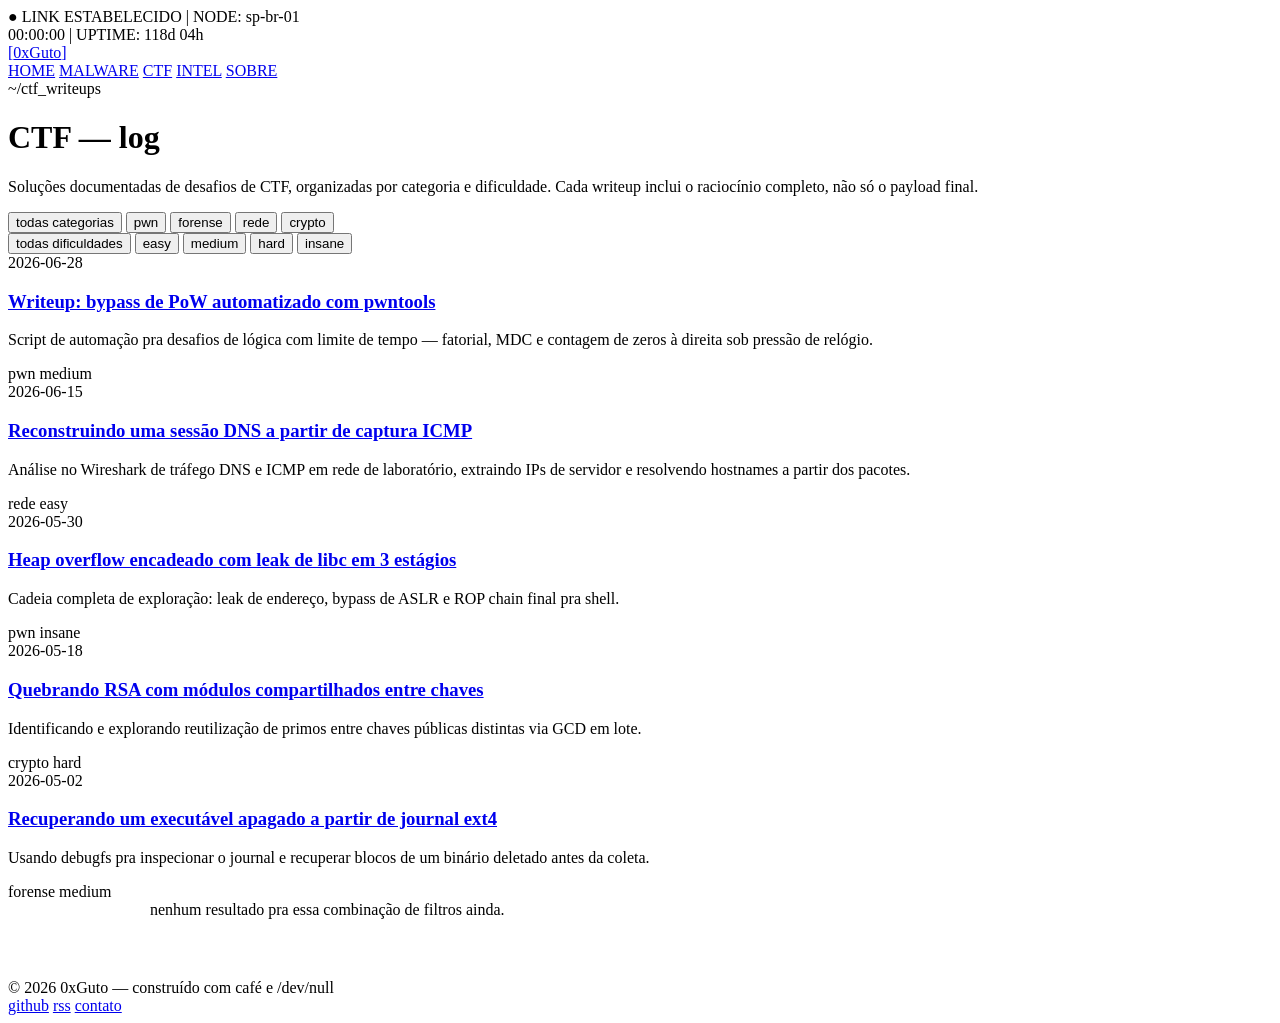
==== ctf.html @ 09a1abaf "Substituindo pelos arquivos novos" ====
<!DOCTYPE html>
<html lang="pt-BR">
<head>
<meta charset="UTF-8">
<meta name="viewport" content="width=device-width, initial-scale=1.0">
<title>ctf_writeups :: 0xGuto</title>
<meta name="description" content="Writeups de CTF — pwn, forense, rede, crypto.">
<link rel="preconnect" href="https://fonts.googleapis.com">
<link href="https://fonts.googleapis.com/css2?family=Anton&family=Space+Mono:wght@400;700&family=IBM+Plex+Sans:wght@400;500;600&family=Fira+Code:wght@400;500&display=swap" rel="stylesheet">
<link rel="stylesheet" href="css/style.css">
</head>
<body>

<div class="grid-overlay"></div>

<div class="statusbar">
  <div>
    <span class="ok">● LINK ESTABELECIDO</span>
    <span class="sep">|</span>
    <span>NODE: sp-br-01</span>
  </div>
  <div>
    <span id="local-time">00:00:00</span>
    <span class="sep">|</span>
    <span>UPTIME: 118d 04h</span>
  </div>
</div>

<header class="site-header">
  <a href="index.html" class="logo"><span class="bracket">[</span>0xGuto<span class="bracket">]</span></a>
  <nav class="main-nav">
    <a href="index.html">HOME</a>
    <a href="malware.html">MALWARE</a>
    <a href="ctf.html" class="active">CTF</a>
    <a href="intel.html">INTEL</a>
    <a href="#">SOBRE</a>
  </nav>
</header>

<div class="page-intro">
  <div class="eyebrow">~/ctf_writeups</div>
  <h1>CTF — log</h1>
  <p>Soluções documentadas de desafios de CTF, organizadas por categoria e dificuldade. Cada writeup inclui o raciocínio completo, não só o payload final.</p>
</div>

<div class="filter-bar">
  <button class="filter-pill active" data-group="tag" data-tag="all">todas categorias</button>
  <button class="filter-pill" data-group="tag" data-tag="pwn">pwn</button>
  <button class="filter-pill" data-group="tag" data-tag="forense">forense</button>
  <button class="filter-pill" data-group="tag" data-tag="rede">rede</button>
  <button class="filter-pill" data-group="tag" data-tag="crypto">crypto</button>
</div>

<div class="filter-bar">
  <button class="filter-pill active" data-group="diff" data-diff="all">todas dificuldades</button>
  <button class="filter-pill" data-group="diff" data-diff="easy">easy</button>
  <button class="filter-pill" data-group="diff" data-diff="medium">medium</button>
  <button class="filter-pill" data-group="diff" data-diff="hard">hard</button>
  <button class="filter-pill" data-group="diff" data-diff="insane">insane</button>
</div>

<section class="log-list">

  <div class="log-entry" data-tags="pwn" data-diff="medium">
    <div class="log-date">2026-06-28</div>
    <div class="log-title-wrap">
      <h3><a href="post.html" class="glitch-hover" data-text="Writeup: bypass de PoW automatizado com pwntools">Writeup: bypass de PoW automatizado com pwntools</a></h3>
      <p class="log-excerpt">Script de automação pra desafios de lógica com limite de tempo — fatorial, MDC e contagem de zeros à direita sob pressão de relógio.</p>
    </div>
    <div class="log-tags">
      <span class="tag ctf">pwn</span>
      <span class="diff-badge medium">medium</span>
    </div>
  </div>

  <div class="log-entry" data-tags="rede" data-diff="easy">
    <div class="log-date">2026-06-15</div>
    <div class="log-title-wrap">
      <h3><a href="post.html" class="glitch-hover" data-text="Reconstruindo uma sessão DNS a partir de captura ICMP">Reconstruindo uma sessão DNS a partir de captura ICMP</a></h3>
      <p class="log-excerpt">Análise no Wireshark de tráfego DNS e ICMP em rede de laboratório, extraindo IPs de servidor e resolvendo hostnames a partir dos pacotes.</p>
    </div>
    <div class="log-tags">
      <span class="tag ctf">rede</span>
      <span class="diff-badge easy">easy</span>
    </div>
  </div>

  <div class="log-entry" data-tags="pwn" data-diff="insane">
    <div class="log-date">2026-05-30</div>
    <div class="log-title-wrap">
      <h3><a href="post.html" class="glitch-hover" data-text="Heap overflow encadeado com leak de libc em 3 estágios">Heap overflow encadeado com leak de libc em 3 estágios</a></h3>
      <p class="log-excerpt">Cadeia completa de exploração: leak de endereço, bypass de ASLR e ROP chain final pra shell.</p>
    </div>
    <div class="log-tags">
      <span class="tag ctf">pwn</span>
      <span class="diff-badge insane">insane</span>
    </div>
  </div>

  <div class="log-entry" data-tags="crypto" data-diff="hard">
    <div class="log-date">2026-05-18</div>
    <div class="log-title-wrap">
      <h3><a href="post.html" class="glitch-hover" data-text="Quebrando RSA com módulos compartilhados entre chaves">Quebrando RSA com módulos compartilhados entre chaves</a></h3>
      <p class="log-excerpt">Identificando e explorando reutilização de primos entre chaves públicas distintas via GCD em lote.</p>
    </div>
    <div class="log-tags">
      <span class="tag ctf">crypto</span>
      <span class="diff-badge hard">hard</span>
    </div>
  </div>

  <div class="log-entry" data-tags="forense" data-diff="medium">
    <div class="log-date">2026-05-02</div>
    <div class="log-title-wrap">
      <h3><a href="post.html" class="glitch-hover" data-text="Recuperando um executável apagado a partir de journal ext4">Recuperando um executável apagado a partir de journal ext4</a></h3>
      <p class="log-excerpt">Usando debugfs pra inspecionar o journal e recuperar blocos de um binário deletado antes da coleta.</p>
    </div>
    <div class="log-tags">
      <span class="tag ctf">forense</span>
      <span class="diff-badge medium">medium</span>
    </div>
  </div>

</section>

<p class="no-results" style="max-width: 980px; margin: 0 auto; padding: 0 24px 60px;">nenhum resultado pra essa combinação de filtros ainda.</p>

<footer class="site-footer">
  <div class="footer-inner">
    <span>&copy; 2026 0xGuto — construído com café e /dev/null</span>
    <div class="footer-links">
      <a href="#">github</a>
      <a href="#">rss</a>
      <a href="#">contato</a>
    </div>
  </div>
</footer>

<script src="js/main.js"></script>
</body>
</html>
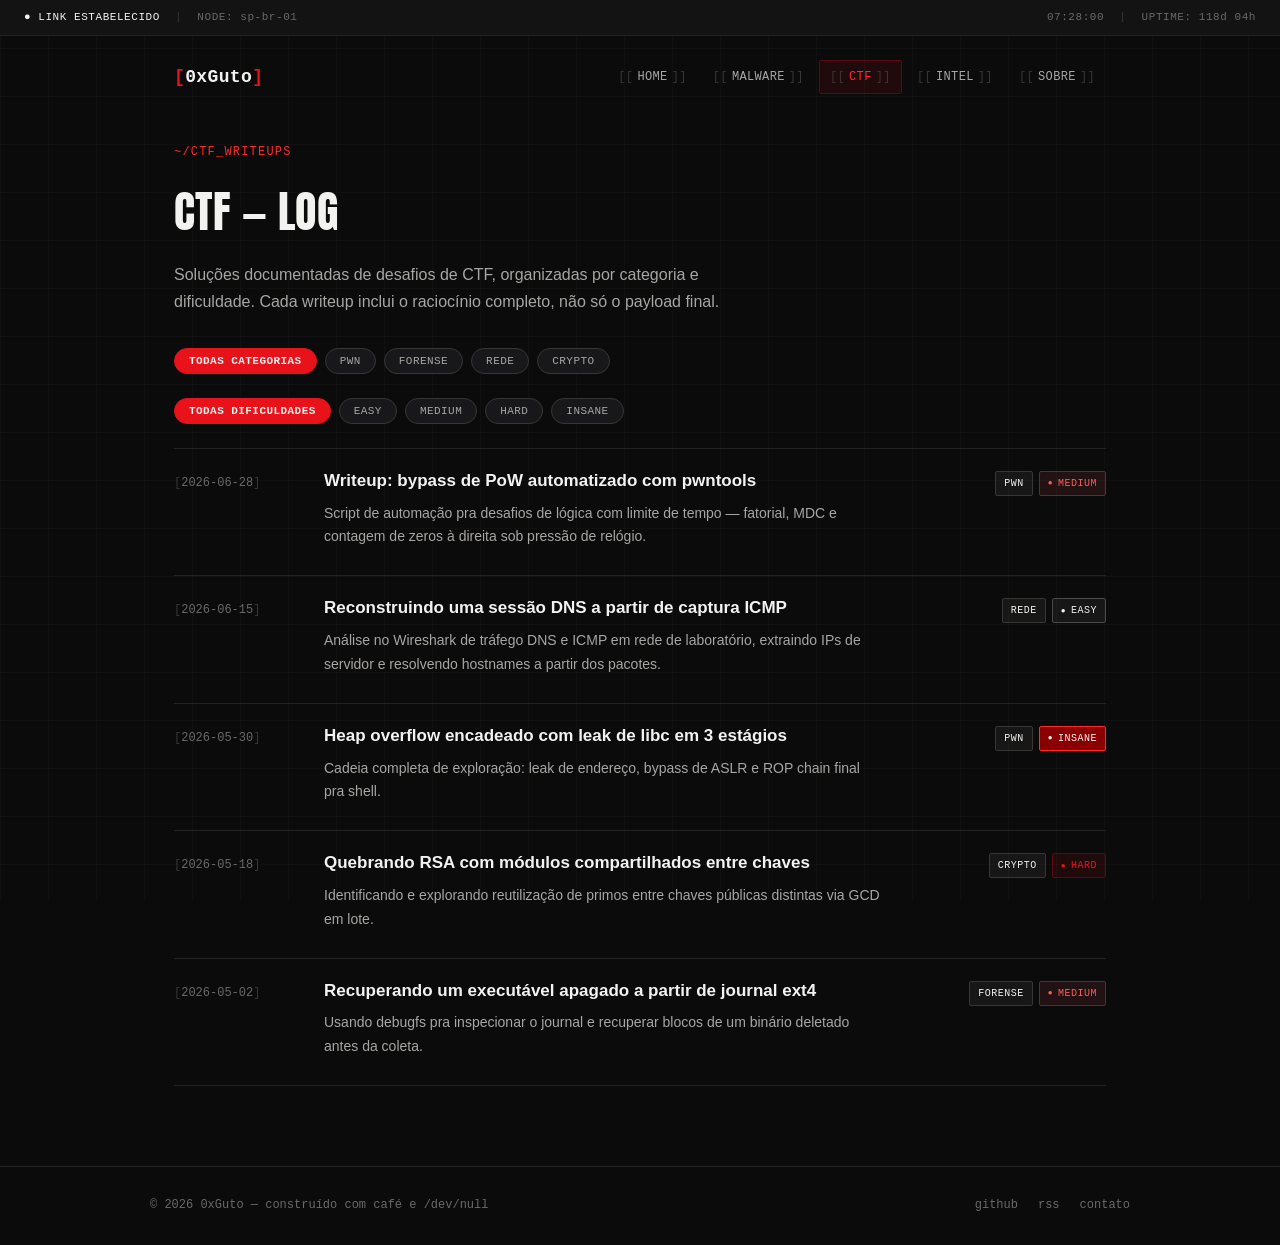
==== commit b828370e: "Mudando as pastas e path de novo" ====
--- a/css/style.css
+++ b/css/style.css
@@ -0,0 +1,642 @@
+/* ============================================
+   DESIGN TOKENS — paleta "Samurai" (Cyberpunk 2077)
+   vermelho / preto / branco, alto contraste, punk-poster
+   ============================================ */
+:root {
+  /* Superfícies */
+  --bg: #0b0b0c;
+  --bg-raised: #131314;
+  --bg-panel: #18181a;
+  --bg-hover: #212121;
+
+  /* Texto */
+  --text-primary: #f2f2f0;
+  --text-secondary: #a8a6a3;
+  --text-muted: #6b6968;
+
+  /* Accents — vermelho como cor de sangue/aviso, branco como neutro forte */
+  --red: #e8121a;
+  --red-bright: #ff2a2a;
+  --red-dim: #5c0a0d;
+  --white: #f2f2f0;
+  --white-dim: #4a4a48;
+
+  /* Tiers de dificuldade (CTF) — variação de intensidade dentro da mesma família */
+  --diff-easy: var(--white);
+  --diff-easy-dim: #4a4a48;
+  --diff-medium: #ff5c5c;
+  --diff-medium-dim: #7a2020;
+  --diff-hard: var(--red);
+  --diff-hard-dim: var(--red-dim);
+  --diff-insane: var(--red-bright);
+  --diff-insane-dim: #8a0000;
+
+  --ok: var(--white);
+
+  /* Bordas */
+  --border: #242222;
+  --border-strong: #3a3634;
+
+  /* Tipografia */
+  --font-hero: 'Anton', sans-serif;
+  --font-display: 'Space Mono', monospace;
+  --font-body: 'IBM Plex Sans', sans-serif;
+  --font-code: 'Fira Code', monospace;
+
+  /* Layout */
+  --radius: 2px;
+  --max-width: 980px;
+}
+
+* { box-sizing: border-box; margin: 0; padding: 0; }
+html { scroll-behavior: smooth; }
+
+@media (prefers-reduced-motion: reduce) {
+  html { scroll-behavior: auto; }
+  * { animation-duration: 0.01ms !important; animation-iteration-count: 1 !important; transition-duration: 0.01ms !important; }
+}
+
+body {
+  background: var(--bg);
+  color: var(--text-primary);
+  font-family: var(--font-body);
+  font-size: 16px;
+  line-height: 1.7;
+  -webkit-font-smoothing: antialiased;
+}
+
+::selection { background: var(--red); color: var(--white); }
+a { color: inherit; text-decoration: none; }
+img { max-width: 100%; display: block; }
+
+/* ============================================
+   BACKGROUND TEXTURE
+   ============================================ */
+.grid-overlay {
+  position: fixed;
+  inset: 0;
+  z-index: 0;
+  pointer-events: none;
+  background-image:
+    linear-gradient(to right, rgba(255,255,255,0.025) 1px, transparent 1px),
+    linear-gradient(to bottom, rgba(255,255,255,0.025) 1px, transparent 1px);
+  background-size: 48px 48px;
+}
+
+/* ============================================
+   TOP STATUS BAR
+   ============================================ */
+.statusbar {
+  position: relative;
+  z-index: 10;
+  display: flex;
+  justify-content: space-between;
+  align-items: center;
+  padding: 8px 24px;
+  background: var(--bg-raised);
+  border-bottom: 1px solid var(--border);
+  font-family: var(--font-code);
+  font-size: 11px;
+  color: var(--text-muted);
+  letter-spacing: 0.05em;
+  flex-wrap: wrap;
+  gap: 6px;
+}
+
+.statusbar span.ok { color: var(--ok); }
+.statusbar .sep { color: var(--border-strong); margin: 0 8px; }
+
+/* ============================================
+   HEADER / NAV — bracket style
+   ============================================ */
+header.site-header {
+  position: relative;
+  z-index: 10;
+  max-width: var(--max-width);
+  margin: 0 auto;
+  padding: 24px 24px 0;
+  display: flex;
+  justify-content: space-between;
+  align-items: center;
+  flex-wrap: wrap;
+  gap: 16px;
+}
+
+.logo {
+  font-family: var(--font-display);
+  font-weight: 700;
+  font-size: 18px;
+  letter-spacing: 0.02em;
+}
+
+.logo .bracket { color: var(--red); }
+
+nav.main-nav {
+  display: flex;
+  gap: 4px;
+  font-family: var(--font-code);
+  font-size: 12px;
+}
+
+nav.main-nav a {
+  color: var(--text-secondary);
+  padding: 6px 10px;
+  border: 1px solid transparent;
+  border-radius: var(--radius);
+  transition: color 0.15s ease, border-color 0.15s ease, background 0.15s ease;
+  letter-spacing: 0.03em;
+}
+
+nav.main-nav a::before { content: "[["; margin-right: 4px; color: var(--border-strong); }
+nav.main-nav a::after { content: "]]"; margin-left: 4px; color: var(--border-strong); }
+
+nav.main-nav a:hover {
+  color: var(--white);
+  border-color: var(--border-strong);
+  background: rgba(255,255,255,0.05);
+}
+
+nav.main-nav a.active {
+  color: var(--red-bright);
+  border-color: var(--red-dim);
+  background: rgba(232,18,26,0.1);
+}
+
+/* ============================================
+   HERO — terminal boot + network canvas + slash
+   ============================================ */
+.hero {
+  position: relative;
+  max-width: var(--max-width);
+  margin: 0 auto;
+  padding: 56px 24px 48px;
+  z-index: 1;
+  overflow: hidden;
+}
+
+.hero canvas#netbg {
+  position: absolute;
+  top: -20px;
+  right: -40px;
+  width: 420px;
+  height: 320px;
+  opacity: 0.55;
+  pointer-events: none;
+}
+
+/* corte diagonal — referência à lâmina da logo Samurai */
+.hero::before {
+  content: "";
+  position: absolute;
+  top: 46%;
+  left: -8%;
+  width: 130%;
+  height: 4px;
+  background: linear-gradient(90deg, transparent, var(--red) 15%, var(--red) 85%, transparent);
+  opacity: 0.4;
+  transform: rotate(-3.5deg);
+  z-index: 0;
+  pointer-events: none;
+}
+
+.terminal-boot {
+  position: relative;
+  z-index: 1;
+  font-family: var(--font-code);
+  font-size: 13px;
+  color: var(--white);
+  margin-bottom: 18px;
+  min-height: 18px;
+}
+
+.terminal-boot .cursor {
+  display: inline-block;
+  width: 7px;
+  height: 14px;
+  background: var(--red-bright);
+  margin-left: 2px;
+  animation: blink 1s step-end infinite;
+  vertical-align: middle;
+}
+
+@keyframes blink { 0%, 100% { opacity: 1; } 50% { opacity: 0; } }
+
+.hero h1 {
+  position: relative;
+  z-index: 1;
+  font-family: var(--font-hero);
+  font-size: clamp(34px, 5.4vw, 58px);
+  font-weight: 400;
+  line-height: 1.05;
+  max-width: 680px;
+  letter-spacing: 0.01em;
+  text-transform: uppercase;
+}
+
+.hero h1 .accent { color: var(--red); }
+
+.hero p.lede {
+  position: relative;
+  z-index: 1;
+  margin-top: 20px;
+  max-width: 520px;
+  color: var(--text-secondary);
+  font-size: 16px;
+}
+
+.glitch-hover { position: relative; display: inline-block; }
+.glitch-hover:hover { animation: glitch-shift 0.28s steps(2, end); }
+
+.glitch-hover:hover::before,
+.glitch-hover:hover::after {
+  content: attr(data-text);
+  position: absolute;
+  top: 0; left: 0; width: 100%;
+  overflow: hidden;
+}
+
+.glitch-hover:hover::before {
+  color: var(--white);
+  clip-path: inset(0 0 60% 0);
+  transform: translate(-2px, -1px);
+  animation: glitch-slice 0.28s steps(2, end);
+}
+
+.glitch-hover:hover::after {
+  color: var(--red-bright);
+  clip-path: inset(60% 0 0 0);
+  transform: translate(2px, 1px);
+  animation: glitch-slice 0.28s steps(2, end) reverse;
+}
+
+@keyframes glitch-shift {
+  0% { transform: translate(0); }
+  25% { transform: translate(-1px, 1px); }
+  50% { transform: translate(1px, -1px); }
+  100% { transform: translate(0); }
+}
+
+@keyframes glitch-slice {
+  0% { clip-path: inset(0 0 90% 0); }
+  100% { clip-path: inset(0 0 60% 0); }
+}
+
+/* ============================================
+   STATS BAR
+   ============================================ */
+section.stats-bar {
+  max-width: var(--max-width);
+  margin: 0 auto;
+  padding: 0 24px 48px;
+  position: relative;
+  z-index: 1;
+  display: grid;
+  grid-template-columns: repeat(4, 1fr);
+  gap: 1px;
+  background: var(--border);
+  border: 1px solid var(--border);
+  border-radius: var(--radius);
+  overflow: hidden;
+}
+
+.stat-cell { background: var(--bg-panel); padding: 20px 18px; border-top: 2px solid transparent; }
+.stat-cell:hover { border-top-color: var(--red); }
+.stat-cell .stat-number { font-family: var(--font-hero); font-size: 32px; font-weight: 400; color: var(--red-bright); }
+.stat-cell .stat-label { font-family: var(--font-code); font-size: 11px; color: var(--text-muted); text-transform: uppercase; letter-spacing: 0.06em; margin-top: 4px; }
+
+/* ============================================
+   SECTION HEADERS
+   ============================================ */
+.section-label {
+  font-family: var(--font-code);
+  font-size: 12px;
+  color: var(--text-muted);
+  letter-spacing: 0.06em;
+  margin-bottom: 16px;
+  padding-bottom: 8px;
+  border-bottom: 1px solid var(--border);
+  display: flex;
+  align-items: baseline;
+  gap: 8px;
+}
+
+.section-label::before { content: "//"; color: var(--red); }
+
+.page-intro {
+  max-width: var(--max-width);
+  margin: 0 auto;
+  padding: 48px 24px 0;
+  position: relative;
+  z-index: 1;
+}
+
+.page-intro .eyebrow {
+  font-family: var(--font-code);
+  font-size: 12px;
+  color: var(--red-bright);
+  letter-spacing: 0.1em;
+  text-transform: uppercase;
+  margin-bottom: 12px;
+}
+
+.page-intro h1 {
+  font-family: var(--font-hero);
+  font-size: clamp(28px, 4.4vw, 44px);
+  font-weight: 400;
+  text-transform: uppercase;
+  margin-bottom: 12px;
+  letter-spacing: 0.01em;
+}
+
+.page-intro p { color: var(--text-secondary); max-width: 560px; margin-bottom: 32px; }
+
+/* ============================================
+   DIRECTORY CARDS (home)
+   ============================================ */
+section.directories {
+  max-width: var(--max-width);
+  margin: 0 auto;
+  padding: 0 24px 56px;
+  position: relative;
+  z-index: 1;
+}
+
+.dir-grid { display: grid; grid-template-columns: repeat(3, 1fr); gap: 12px; }
+
+.dir-card {
+  background: var(--bg-panel);
+  border: 1px solid var(--border);
+  border-left: 2px solid transparent;
+  border-radius: var(--radius);
+  padding: 20px;
+  transition: border-color 0.15s ease, transform 0.15s ease;
+  cursor: pointer;
+}
+
+.dir-card:hover { border-color: var(--border-strong); border-left-color: var(--red); transform: translateY(-2px); }
+.dir-card .dir-path { font-family: var(--font-code); font-size: 13px; color: var(--red-bright); margin-bottom: 10px; }
+.dir-card .dir-path .slash { color: var(--text-muted); }
+.dir-card h3 { font-size: 15px; font-weight: 600; margin-bottom: 6px; }
+.dir-card p { font-size: 13px; color: var(--text-secondary); }
+.dir-card .dir-count { margin-top: 14px; font-family: var(--font-code); font-size: 11px; color: var(--text-muted); }
+
+/* ============================================
+   FILTER BAR
+   ============================================ */
+.filter-bar {
+  max-width: var(--max-width);
+  margin: 0 auto;
+  padding: 0 24px 24px;
+  position: relative;
+  z-index: 1;
+  display: flex;
+  flex-wrap: wrap;
+  gap: 8px;
+}
+
+.filter-pill {
+  font-family: var(--font-code);
+  font-size: 11px;
+  letter-spacing: 0.04em;
+  text-transform: uppercase;
+  padding: 6px 14px;
+  border: 1px solid var(--border-strong);
+  border-radius: 999px;
+  color: var(--text-secondary);
+  background: var(--bg-panel);
+  cursor: pointer;
+  transition: all 0.15s ease;
+}
+
+.filter-pill:hover { border-color: var(--white-dim); color: var(--white); }
+
+.filter-pill.active { background: var(--red); border-color: var(--red); color: var(--white); font-weight: 700; }
+.filter-pill[data-diff="easy"].active { background: var(--diff-easy); border-color: var(--diff-easy); color: var(--bg); }
+.filter-pill[data-diff="medium"].active { background: var(--diff-medium); border-color: var(--diff-medium); color: var(--bg); }
+.filter-pill[data-diff="hard"].active { background: var(--diff-hard); border-color: var(--diff-hard); color: var(--white); }
+.filter-pill[data-diff="insane"].active { background: var(--diff-insane); border-color: var(--diff-insane); color: var(--white); }
+
+/* ============================================
+   LOG ENTRIES
+   ============================================ */
+section.log-list {
+  max-width: var(--max-width);
+  margin: 0 auto;
+  padding: 0 24px 80px;
+  position: relative;
+  z-index: 1;
+}
+
+.log-entry {
+  display: grid;
+  grid-template-columns: 130px 1fr auto;
+  gap: 20px;
+  align-items: baseline;
+  padding: 18px 0;
+  border-bottom: 1px solid var(--border);
+  transition: opacity 0.2s ease;
+}
+
+.log-entry:first-of-type { border-top: 1px solid var(--border); }
+.log-entry.is-hidden { display: none; }
+
+.log-entry .log-date { font-family: var(--font-code); font-size: 12px; color: var(--text-muted); }
+.log-entry .log-date::before { content: "["; color: var(--border-strong); }
+.log-entry .log-date::after { content: "]"; color: var(--border-strong); }
+
+.log-entry .log-title-wrap h3 { font-size: 17px; font-weight: 600; margin-bottom: 6px; }
+.log-entry .log-title-wrap h3 a:hover { color: var(--red-bright); }
+.log-entry .log-excerpt { font-size: 14px; color: var(--text-secondary); max-width: 560px; margin-bottom: 8px; }
+
+.log-tags { display: flex; gap: 6px; flex-wrap: wrap; }
+
+.tag {
+  display: inline-block;
+  font-family: var(--font-code);
+  font-size: 10px;
+  letter-spacing: 0.05em;
+  text-transform: uppercase;
+  padding: 3px 8px;
+  border-radius: var(--radius);
+  border: 1px solid;
+  white-space: nowrap;
+}
+
+.tag.malware { color: var(--red-bright); border-color: var(--red-dim); background: rgba(232,18,26,0.1); }
+.tag.ctf { color: var(--white); border-color: var(--border-strong); background: rgba(255,255,255,0.05); }
+.tag.intel { color: var(--red); border-color: var(--red-dim); background: rgba(232,18,26,0.06); }
+
+.diff-badge {
+  display: inline-flex;
+  align-items: center;
+  gap: 5px;
+  font-family: var(--font-code);
+  font-size: 10px;
+  text-transform: uppercase;
+  letter-spacing: 0.05em;
+  padding: 3px 8px;
+  border-radius: var(--radius);
+  border: 1px solid;
+}
+
+.diff-badge::before { content: "●"; font-size: 8px; }
+.diff-badge.easy { color: var(--diff-easy); border-color: var(--diff-easy-dim); background: rgba(255,255,255,0.05); }
+.diff-badge.medium { color: var(--diff-medium); border-color: var(--diff-medium-dim); background: rgba(255,92,92,0.1); }
+.diff-badge.hard { color: var(--diff-hard); border-color: var(--red-dim); background: rgba(232,18,26,0.1); }
+.diff-badge.insane {
+  color: var(--white);
+  background: var(--diff-insane-dim);
+  border-color: var(--diff-insane);
+}
+
+.no-results {
+  font-family: var(--font-code);
+  font-size: 13px;
+  color: var(--text-muted);
+  padding: 32px 0;
+  display: none;
+}
+
+.no-results.visible { display: block; }
+
+/* ============================================
+   FOOTER
+   ============================================ */
+footer.site-footer {
+  position: relative;
+  z-index: 1;
+  border-top: 1px solid var(--border);
+  padding: 28px 24px;
+}
+
+footer.site-footer .footer-inner {
+  max-width: var(--max-width);
+  margin: 0 auto;
+  display: flex;
+  justify-content: space-between;
+  align-items: center;
+  font-family: var(--font-code);
+  font-size: 12px;
+  color: var(--text-muted);
+  flex-wrap: wrap;
+  gap: 12px;
+}
+
+footer.site-footer a:hover { color: var(--red-bright); }
+.footer-links { display: flex; gap: 20px; }
+
+/* ============================================
+   POST PAGE
+   ============================================ */
+article.post {
+  max-width: 720px;
+  margin: 0 auto;
+  padding: 40px 24px 80px;
+  position: relative;
+  z-index: 1;
+}
+
+.breadcrumb { font-family: var(--font-code); font-size: 12px; color: var(--text-muted); margin-bottom: 24px; }
+.breadcrumb a:hover { color: var(--red-bright); }
+
+.post-meta-bar {
+  display: flex;
+  align-items: center;
+  gap: 12px;
+  font-family: var(--font-code);
+  font-size: 12px;
+  color: var(--text-muted);
+  margin-bottom: 20px;
+  flex-wrap: wrap;
+}
+
+.post-meta-bar .dot { color: var(--border-strong); }
+
+article.post h1 {
+  font-family: var(--font-hero);
+  font-size: clamp(28px, 4.4vw, 42px);
+  font-weight: 400;
+  text-transform: uppercase;
+  line-height: 1.15;
+  margin-bottom: 16px;
+}
+
+article.post .post-tags { display: flex; gap: 8px; margin-bottom: 32px; flex-wrap: wrap; }
+article.post .post-body { font-size: 16px; color: var(--text-primary); }
+
+article.post .post-body h2 {
+  font-family: var(--font-display);
+  font-size: 21px;
+  margin: 40px 0 14px;
+  padding-bottom: 8px;
+  border-bottom: 1px solid var(--border);
+}
+
+article.post .post-body h3 { font-size: 17px; font-weight: 600; margin: 28px 0 10px; color: var(--red-bright); }
+article.post .post-body p { margin-bottom: 18px; color: var(--text-secondary); }
+article.post .post-body strong { color: var(--text-primary); }
+article.post .post-body ul, article.post .post-body ol { margin: 0 0 18px 20px; color: var(--text-secondary); }
+article.post .post-body li { margin-bottom: 6px; }
+article.post .post-body a { color: var(--white); border-bottom: 1px solid var(--border-strong); }
+
+article.post .post-body code {
+  font-family: var(--font-code);
+  font-size: 14px;
+  background: var(--bg-panel);
+  padding: 2px 6px;
+  border-radius: var(--radius);
+  color: var(--red-bright);
+}
+
+article.post .post-body pre {
+  background: #0a0a0a;
+  border: 1px solid var(--border);
+  border-left: 2px solid var(--red);
+  border-radius: var(--radius);
+  padding: 18px 20px;
+  overflow-x: auto;
+  margin: 0 0 24px;
+}
+
+article.post .post-body pre code { background: none; padding: 0; color: var(--text-primary); font-size: 13.5px; line-height: 1.6; }
+
+.callout {
+  border: 1px solid var(--border-strong);
+  border-left: 3px solid var(--red);
+  background: var(--bg-panel);
+  border-radius: var(--radius);
+  padding: 16px 20px;
+  margin: 0 0 24px;
+  font-size: 14px;
+}
+
+.callout .callout-label {
+  font-family: var(--font-code);
+  font-size: 11px;
+  color: var(--red-bright);
+  text-transform: uppercase;
+  letter-spacing: 0.08em;
+  margin-bottom: 6px;
+  display: block;
+}
+
+/* ============================================
+   RESPONSIVE
+   ============================================ */
+@media (max-width: 720px) {
+  nav.main-nav { gap: 2px; font-size: 11px; }
+  .dir-grid { grid-template-columns: 1fr; }
+  section.stats-bar { grid-template-columns: repeat(2, 1fr); }
+  .log-entry { grid-template-columns: 1fr; gap: 6px; }
+  .log-entry .log-date { order: -1; }
+  .hero canvas#netbg { display: none; }
+  header.site-header { flex-direction: column; align-items: flex-start; }
+}
+
+/* ============================================
+   FOCUS STATES
+   ============================================ */
+a:focus-visible, .dir-card:focus-visible, .filter-pill:focus-visible {
+  outline: 2px solid var(--red-bright);
+  outline-offset: 2px;
+}
